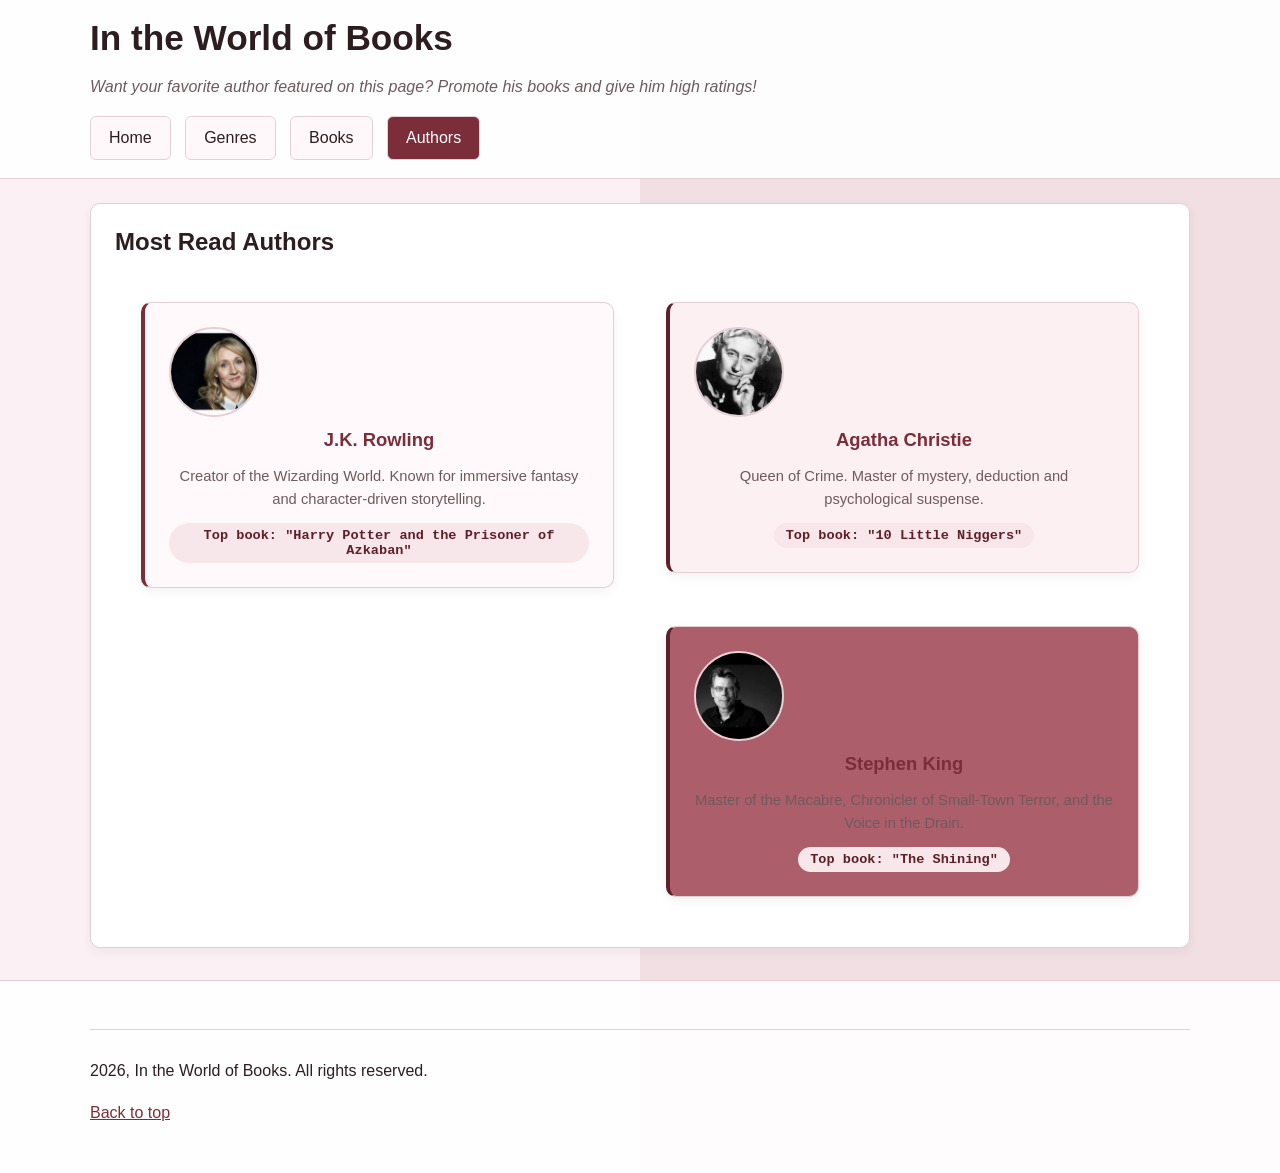
==== authors.html @ ee398eb1 "Add files via upload" ====
<!DOCTYPE html>
<html lang="en">
<head>
  <meta charset="utf-8">
  <meta name="viewport" content="width=device-width, initial-scale=1.0">
  <title>Authors - In the World of Books</title>
  <link rel="stylesheet" href="style.css">
</head>
<body id="top">

  <header class="site-header">
    <div class="container header-box">
      <h1 class="site-title">In the World of Books</h1>
      <p class="site-subtitle"><em>Want your favorite author featured on this page? Promote his books and give him high ratings!</em></p>
      <nav class="main-nav">
        <ul>
          <li><a href="index.html">Home</a></li>
          <li><a href="genres.html">Genres</a></li>
          <li><a href="books.html">Books</a></li>
          <li><a href="authors.html" class="active">Authors</a></li>
        </ul>
      </nav>
    </div>
  </header>

  <main class="container">
    <section class="card">
      <h2>Most Read Authors</h2>
      <div class="authors-grid clearfix">
        <article class="profile-card" id="author-rowling">
          <img src="maxresdefault.jpg" alt="J.K. Rowling" class="card-img">
          <h3 class="card-name">J.K. Rowling</h3>
          <p class="card-desc">Creator of the Wizarding World. Known for immersive fantasy and character-driven storytelling.</p>
          <span class="best-book">Top book: "Harry Potter and the Prisoner of Azkaban"</span>
        </article>

        <article class="profile-card" id="author-christie">
          <img src="a297c4a66b313e410c8780db41d5078c.webp" alt="Agatha Christie" class="card-img">
          <h3 class="card-name">Agatha Christie</h3>
          <p class="card-desc">Queen of Crime. Master of mystery, deduction and psychological suspense.</p>
          <span class="best-book">Top book: "10 Little Niggers"</span>
        </article>

        <article class="profile-card" id="author-king">
          <img src="hqdefault.jpg" alt="Stephen King" class="card-img">
          <h3 class="card-name">Stephen King</h3>
          <p class="card-desc">Master of the Macabre, Chronicler of Small-Town Terror, and the Voice in the Drain.</p>
          <span class="best-book">Top book: "The Shining"</span>
        </article>
      </div>
    </section>
  </main>

  <footer class="site-footer">
    <div class="container footer-box">
      <hr>
      <p>2026, In the World of Books. All rights reserved.</p>
      <p><a href="#top">Back to top</a></p>
    </div>
  </footer>

</body>
</html>
---- style.css ----
:root {
  --bg-left: #fbf0f3;
  --bg-right: #f2dfe4;
  --white: #ffffff;
  --main: #7b2d3a;
  --main-dark: #5e1f29;
  --soft: #c98f9b;
  --text: #2d1d20;
  --muted: #6e5a5e;
  --line: #e4cfd5;
  --radius-sm: 6px;
  --radius-md: 10px;
  --radius-lg: 14px;
  --shadow-soft: 0 4px 12px rgba(45, 29, 32, 0.05);
}

* {
  box-sizing: border-box;
}

html {
  scroll-behavior: smooth;
}

body {
  margin: 0;
  font-family: Arial, Helvetica, sans-serif;
  color: var(--text);
  background: linear-gradient(to right, var(--bg-left) 0%, var(--bg-left) 50%, var(--bg-right) 50%, var(--bg-right) 100%);
}

h1, h2, h3 {
  margin-top: 0;
}

p {
  font-size: 1rem;
  line-height: 1.6;
}
.text-left {text-align: left;}
.text-right {text-align: right;}
.text-center {text-align: center;}
.text-justify {
  text-align: justify;
  hyphens: auto;
}

img {
  max-width: 100%;
  display: block;
}

.container {
  width: 90%;
  max-width: 1100px;
  margin: 0 auto;
}

.spacing-example {
  margin: 30px 0;
  padding: 20px;
  border: 1px dashed var(--soft);
}

.site-header {
  background-color: rgba(255, 255, 255, 0.93);
  border-bottom: 1px solid var(--line);
  position: sticky;
  top: 0;
  z-index: 100;
}

.header-box {
  padding: 18px 0;
}

.site-title {
  margin-bottom: 6px;
  font-size: 2.2rem;
  position: static;
}

.site-subtitle {
  color: var(--muted);
  margin-bottom: 16px;
}

.main-nav ul {
  list-style-type: none;
  padding-left: 0;
  margin: 0;
}

.main-nav li {
  display: inline-block;
  margin-right: 10px;
}

.main-nav a {
  text-decoration: none;
  color: var(--text);
  background-color: #fff8fa;
  border: 1px solid var(--line);
  border-radius: var(--radius-sm);
  padding: 12px 18px;
  display: inline-block;
}

.main-nav a:hover,
.main-nav a.active {
  background-color: var(--main);
  color: white;
}

.hero {
  background-color: var(--white);
  margin: 28px 0;
  border: 1px solid var(--line);
  border-radius: var(--radius-lg);
  padding: 30px;
  box-shadow: var(--shadow-soft);
  position: relative;
}

.hero-badge {
  position: absolute;
  top: 18px;
  right: 18px;
  background-color: #f3d8de;
  color: var(--main-dark);
  padding: 8px 14px;
  border-radius: var(--radius-sm);
  font-size: 14px;
  font-weight: bold;
}

.hero-text {
  float: left;
  width: 50%;
}

.hero-figure {
  float: right;
  width: 44%;
  margin: 0;
}

.hero-figure img {
  border-radius: var(--radius-md);
  border: 1px solid var(--line);
}

.hero-figure figcaption {
  color: var(--muted);
  margin-top: 10px;
}

.clearfix::after {
  content: "";
  display: block;
  clear: both;
}

.card {
  background-color: var(--white);
  border: 1px solid var(--line);
  border-radius: var(--radius-md);
  padding: 24px;
  margin: 24px 0;
  box-shadow: var(--shadow-soft);
}

.btn {
  display: inline-block;
  text-decoration: none;
  padding: 13px 20px;
  margin-right: 10px;
  margin-top: 12px;
  border-radius: var(--radius-sm);
  background-color: var(--main);
  color: white;
  border: 2px solid var(--main);
  font-weight: bold;
}

.btn:hover {
  background-color: var(--main-dark);
  border-color: var(--main-dark);
}

.btn-light {
  background-color: transparent;
  color: var(--main);
}

.btn-light:hover {
  color: white;
}

.two-col .col {
  float: left;
  width: 48%;
}

.two-col .right-col {
  margin-left: 4%;
}

.quote-box blockquote {
  margin: 0;
  font-size: 1.1rem;
  color: var(--main-dark);
}

.quote-box footer {
  margin-top: 12px;
  color: var(--muted);
}

.list-box ul, .list-box ol {
  padding-left: 22px;
}

.list-box li {
  margin-bottom: 10px;
  text-align: justify;
  line-height: 1.7;
}

.table-wrap {
  overflow-x: auto;
}

table {
  width: 100%;
  border-collapse: collapse;
}

th, td {
  border: 1px solid var(--line);
  padding: 14px;
  text-align: left;
}

th {
  background-color: #f7e7eb;
  text-align: center;
  font-family: 'Courier New', monospace;
  font-weight: bold;
}

table td {
  text-align: left;
}

form {
  margin-top: 16px;
}

label {
  display: block;
  margin-bottom: 6px;
  font-weight: bold;
}

input, select {
  width: 100%;
  padding: 12px;
  border: 1px solid #d5bcc3;
  border-radius: var(--radius-sm);
  margin-bottom: 16px;
  font-size: 1rem;
}

.genre-grid,
.book-grid {
  margin-top: 10px;
}

.genre-card,
.book-card {
  float: left;
  width: 48%;
  margin: 1%;
  background-color: var(--white);
  border: 1px solid var(--line);
  border-radius: var(--radius-md);
  overflow: hidden;
  box-shadow: none;
  position: relative;
}

.genre-card img,
.book-card img {
  width: 100%;
  height: 280px;
  object-fit: cover;
  border-bottom: 1px solid var(--line);
}

.genre-info,
.book-info {
  padding: 16px;
  background-color: #fffdfd;
}

.label {
  position: absolute;
  top: 12px;
  right: 12px;
  background-color: rgba(123, 45, 58, 0.92);
  color: white;
  padding: 7px 11px;
  border-radius: var(--radius-sm);
  font-size: 13px;
}

#schedule {
  border-left: 6px solid var(--main);
}

.small-note {
  color: var(--muted);
  font-size: 0.95rem;
}

.footer-box {
  padding: 20px 0 30px;
}

.site-footer {
  background-color: rgba(255, 255, 255, 0.92);
  border-top: 1px solid var(--line);
  margin-top: 32px;
}

.site-footer a {
  color: var(--main);
}

hr {
  border: none;
  height: 1px;
  background-color: var(--line);
  margin: 28px 0;
}

.cover-note {
  font-size: 0.95em;
}

.big-text {
  font-size: 2rem;
}

.section-left {
  text-align: left;
  margin: 20px 0;
  padding: 15px;
}

.section-right {
  text-align: right;
  margin: 20px 0;
  padding: 15px;
}

.section-center {
  text-align: center;
  margin: 20px 0;
  padding: 15px;
}

.section-justify {
  text-align: justify;
  line-height: 1.8; 
  margin: 20px 0;
  padding: 15px;
}
 
.media-note {
  width: 80%;
}

.profile-card {
  float: left;
  width: 45%;
  margin: 2.5%;
  background-color: var(--white);
  border: 1px solid var(--line);
  border-radius: var(--radius-md);
  padding: 24px;
  text-align: center;
  box-shadow: var(--shadow-soft);
  transition: transform 0.3s ease, box-shadow 0.3s ease, border-color 0.3s ease;
}

/* Внутренние элементы карточки */
.profile-card .card-img {
  width: 90px;
  height: 90px;
  border-radius: 50%;
  object-fit: cover;
  margin-bottom: 12px;
  border: 2px solid var(--line);
  transition: transform 0.2s ease, border-color 0.2s ease;
}

.profile-card .card-name {
  margin: 8px 0 6px;
  font-size: 1.15rem;
  color: var(--main);
}

.profile-card .card-desc {
  font-size: 0.92rem;
  color: var(--muted);
  line-height: 1.55;
  margin-bottom: 12px;
}

.best-book {
  display: inline-block;
  background: #f7e7eb;
  color: var(--main-dark);
  padding: 5px 12px;
  border-radius: 20px;
  font-size: 0.85rem;
  font-weight: bold;
  font-family: monospace; 
}


#creator-one {
  border-top: 3px solid var(--soft);
  padding-top: 28px; 
}

#creator-two {
  border-top: 3px solid var(--main);
  padding-top: 28px;
}

#author-rowling {
  border-left: 4px solid var(--main);
  background-color: #fff9fb;
}

#author-christie {
  border-left: 4px solid var(--main-dark);
  background-color: #fdf0f2;
}

#author-king {
  border-left: 4px solid var(--main-dark);
  background-color: #ac5f6b;
}

.profile-card:hover {
  transform: translateY(-8px);
  box-shadow: 0 14px 28px rgba(123, 45, 58, 0.18);
  border-color: var(--main);
}

.profile-card:hover .card-img {
  transform: scale(1.08);
  border-color: var(--main);
}


.authors-grid, .creators-grid {
  margin-top: 16px;
}
  
  blockquote {
  font-family: Georgia, "Times New Roman", serif;
  font-style: italic;
  color: var(--main-dark);
  border-left: 3px solid var(--soft);
  padding-left: 15px;
  margin: 20px 0;
}
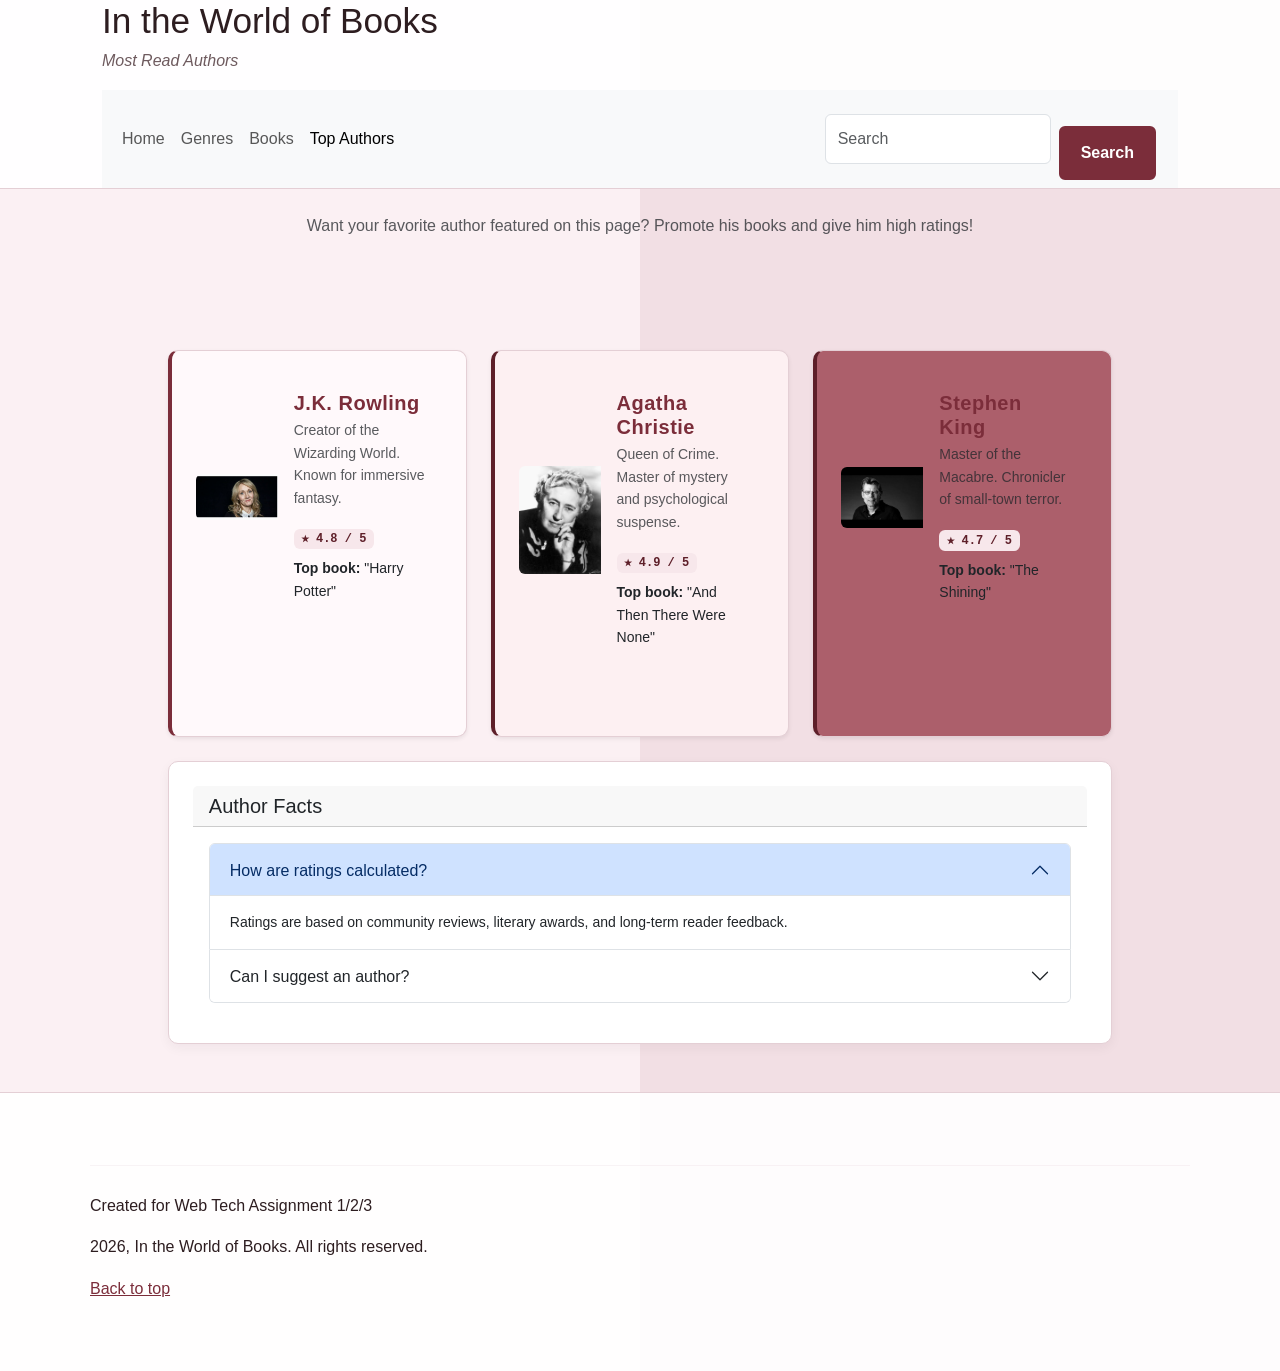
==== commit 508fb1ad: "Add files via upload" ====
--- a/authors.html
+++ b/authors.html
@@ -4,56 +4,162 @@
   <meta charset="utf-8">
   <meta name="viewport" content="width=device-width, initial-scale=1.0">
   <title>Authors - In the World of Books</title>
+  <link href="https://cdn.jsdelivr.net/npm/bootstrap@5.3.8/dist/css/bootstrap.min.css" rel="stylesheet">
   <link rel="stylesheet" href="style.css">
+  <script src="https://cdn.jsdelivr.net/npm/bootstrap@5.3.8/dist/js/bootstrap.bundle.min.js"></script>
+  
+  <style>
+    .author-name {
+      letter-spacing: 0.5px;
+      color: #7b2d3a;
+      font-weight: bold;
+    }
+    .rating-badge {
+      font-family: monospace;
+      background: #f7e7eb;
+      color: #5e1f29;
+    }
+  </style>
 </head>
 <body id="top">
 
-  <header class="site-header">
-    <div class="container header-box">
+<header class="site-header">
+    <div class="container">
       <h1 class="site-title">In the World of Books</h1>
-      <p class="site-subtitle"><em>Want your favorite author featured on this page? Promote his books and give him high ratings!</em></p>
-      <nav class="main-nav">
-        <ul>
-          <li><a href="index.html">Home</a></li>
-          <li><a href="genres.html">Genres</a></li>
-          <li><a href="books.html">Books</a></li>
-          <li><a href="authors.html" class="active">Authors</a></li>
-        </ul>
-      </nav>
-    </div>
+      <p class="site-subtitle"><em>Most Read Authors</em></p>
+<nav class="navbar navbar-expand-sm bg-light navbar-light">
+  <div class="container-fluid">
+    <ul class="navbar-nav">
+      <li class="nav-item">
+        <a class="nav-link" href="index.html">Home</a>
+      </li>
+      <li class="nav-item">
+        <a class="nav-link" href="genres.html">Genres</a>
+      </li>
+      <li class="nav-item">
+        <a class="nav-link" href="books.html">Books</a>
+      </li>
+      <li class="nav-item">
+        <a class="nav-link active" href="authors.html">Top Authors</a>
+      </li>
+    </ul>
+    <form class="d-flex" role="search">
+      <input class="form-control me-2" type="search" placeholder="Search" aria-label="Search"/>
+      <button class="btn btn-outline-danger" type="submit">Search</button>
+    </form>
+  </div>
+  </div>
+</nav>
+</div>
   </header>
 
   <main class="container">
-    <section class="card">
-      <h2>Most Read Authors</h2>
-      <div class="authors-grid clearfix">
-        <article class="profile-card" id="author-rowling">
-          <img src="maxresdefault.jpg" alt="J.K. Rowling" class="card-img">
-          <h3 class="card-name">J.K. Rowling</h3>
-          <p class="card-desc">Creator of the Wizarding World. Known for immersive fantasy and character-driven storytelling.</p>
-          <span class="best-book">Top book: "Harry Potter and the Prisoner of Azkaban"</span>
-        </article>
+    
+    <section class="py-4 text-center">
+      <p class="text-muted">Want your favorite author featured on this page? Promote his books and give him high ratings!</p>
+    </section>
 
-        <article class="profile-card" id="author-christie">
-          <img src="a297c4a66b313e410c8780db41d5078c.webp" alt="Agatha Christie" class="card-img">
-          <h3 class="card-name">Agatha Christie</h3>
-          <p class="card-desc">Queen of Crime. Master of mystery, deduction and psychological suspense.</p>
-          <span class="best-book">Top book: "10 Little Niggers"</span>
-        </article>
+    <section class="container my-5">
+      <div class="row g-4 justify-content-center">
+        <div class="col-md-6 col-lg-4">
+          <div class="card h-100 shadow-sm author-card" id="author-rowling">
+            <div class="row g-0 align-items-center">
+              <div class="col-4">
+                <img src="maxresdefault.jpg" class="img-fluid rounded-start" alt="J.K. Rowling" style="object-fit: cover; height: 100%;">
+              </div>
+              <div class="col-8">
+                <div class="card-body">
+                  <h5 class="card-title mb-1 author-name">J.K. Rowling</h5>
+                  <p class="card-text small text-muted">Creator of the Wizarding World. Known for immersive fantasy.</p>
+                  <span class="badge rating-badge">★ 4.8 / 5</span>
+                  <p class="card-text small mt-2"><strong>Top book:</strong> "Harry Potter"</p>
+                </div>
+              </div>
+            </div>
+          </div>
+        </div>
 
-        <article class="profile-card" id="author-king">
-          <img src="hqdefault.jpg" alt="Stephen King" class="card-img">
-          <h3 class="card-name">Stephen King</h3>
-          <p class="card-desc">Master of the Macabre, Chronicler of Small-Town Terror, and the Voice in the Drain.</p>
-          <span class="best-book">Top book: "The Shining"</span>
-        </article>
+        <div class="col-md-6 col-lg-4">
+          <div class="card h-100 shadow-sm author-card" id="author-christie">
+            <div class="row g-0 align-items-center">
+              <div class="col-4">
+                <img src="a297c4a66b313e410c8780db41d5078c.webp" class="img-fluid rounded-start" alt="Agatha Christie" style="object-fit: cover; height: 100%;">
+              </div>
+              <div class="col-8">
+                <div class="card-body">
+                  <h5 class="card-title mb-1 author-name">Agatha Christie</h5>
+                  <p class="card-text small text-muted">Queen of Crime. Master of mystery and psychological suspense.</p>
+                  <span class="badge rating-badge">★ 4.9 / 5</span>
+                  <p class="card-text small mt-2"><strong>Top book:</strong> "And Then There Were None"</p>
+                </div>
+              </div>
+            </div>
+          </div>
+        </div>
+
+        <div class="col-md-6 col-lg-4">
+          <div class="card h-100 shadow-sm author-card" id="author-king">
+            <div class="row g-0 align-items-center">
+              <div class="col-4">
+                <img src="hqdefault.jpg" class="img-fluid rounded-start" alt="Stephen King" style="object-fit: cover; height: 100%;">
+              </div>
+              <div class="col-8">
+                <div class="card-body">
+                  <h5 class="card-title mb-1 author-name">Stephen King</h5>
+                  <p class="card-text small text-muted">Master of the Macabre. Chronicler of small-town terror.</p>
+                  <span class="badge rating-badge">★ 4.7 / 5</span>
+                  <p class="card-text small mt-2"><strong>Top book:</strong> "The Shining"</p>
+                </div>
+              </div>
+            </div>
+          </div>
+        </div>
+
       </div>
     </section>
+
+    <section class="container my-5">
+      <div class="card">
+        <div class="card-header">
+          <h5 class="mb-0">Author Facts</h5>
+        </div>
+        <div class="card-body">
+          <div class="accordion" id="authorFaq">
+            <div class="accordion-item">
+              <h2 class="accordion-header">
+                <button class="accordion-button" type="button" data-bs-toggle="collapse" data-bs-target="#faq1">
+                  How are ratings calculated?
+                </button>
+              </h2>
+              <div id="faq1" class="accordion-collapse collapse show" data-bs-parent="#authorFaq">
+                <div class="accordion-body small">
+                  Ratings are based on community reviews, literary awards, and long-term reader feedback.
+                </div>
+              </div>
+            </div>
+            <div class="accordion-item">
+              <h2 class="accordion-header">
+                <button class="accordion-button collapsed" type="button" data-bs-toggle="collapse" data-bs-target="#faq2">
+                  Can I suggest an author?
+                </button>
+              </h2>
+              <div id="faq2" class="accordion-collapse collapse" data-bs-parent="#authorFaq">
+                <div class="accordion-body small">
+                  Yes! Use the contact form on the Home page or email us directly.
+                </div>
+              </div>
+            </div>
+          </div>
+        </div>
+      </div>
+    </section>
+
   </main>
 
-  <footer class="site-footer">
+  <footer class="site-footer py-4 mt-5">
     <div class="container footer-box">
       <hr>
+      <address>Created for Web Tech Assignment 1/2/3</address>
       <p>2026, In the World of Books. All rights reserved.</p>
       <p><a href="#top">Back to top</a></p>
     </div>
